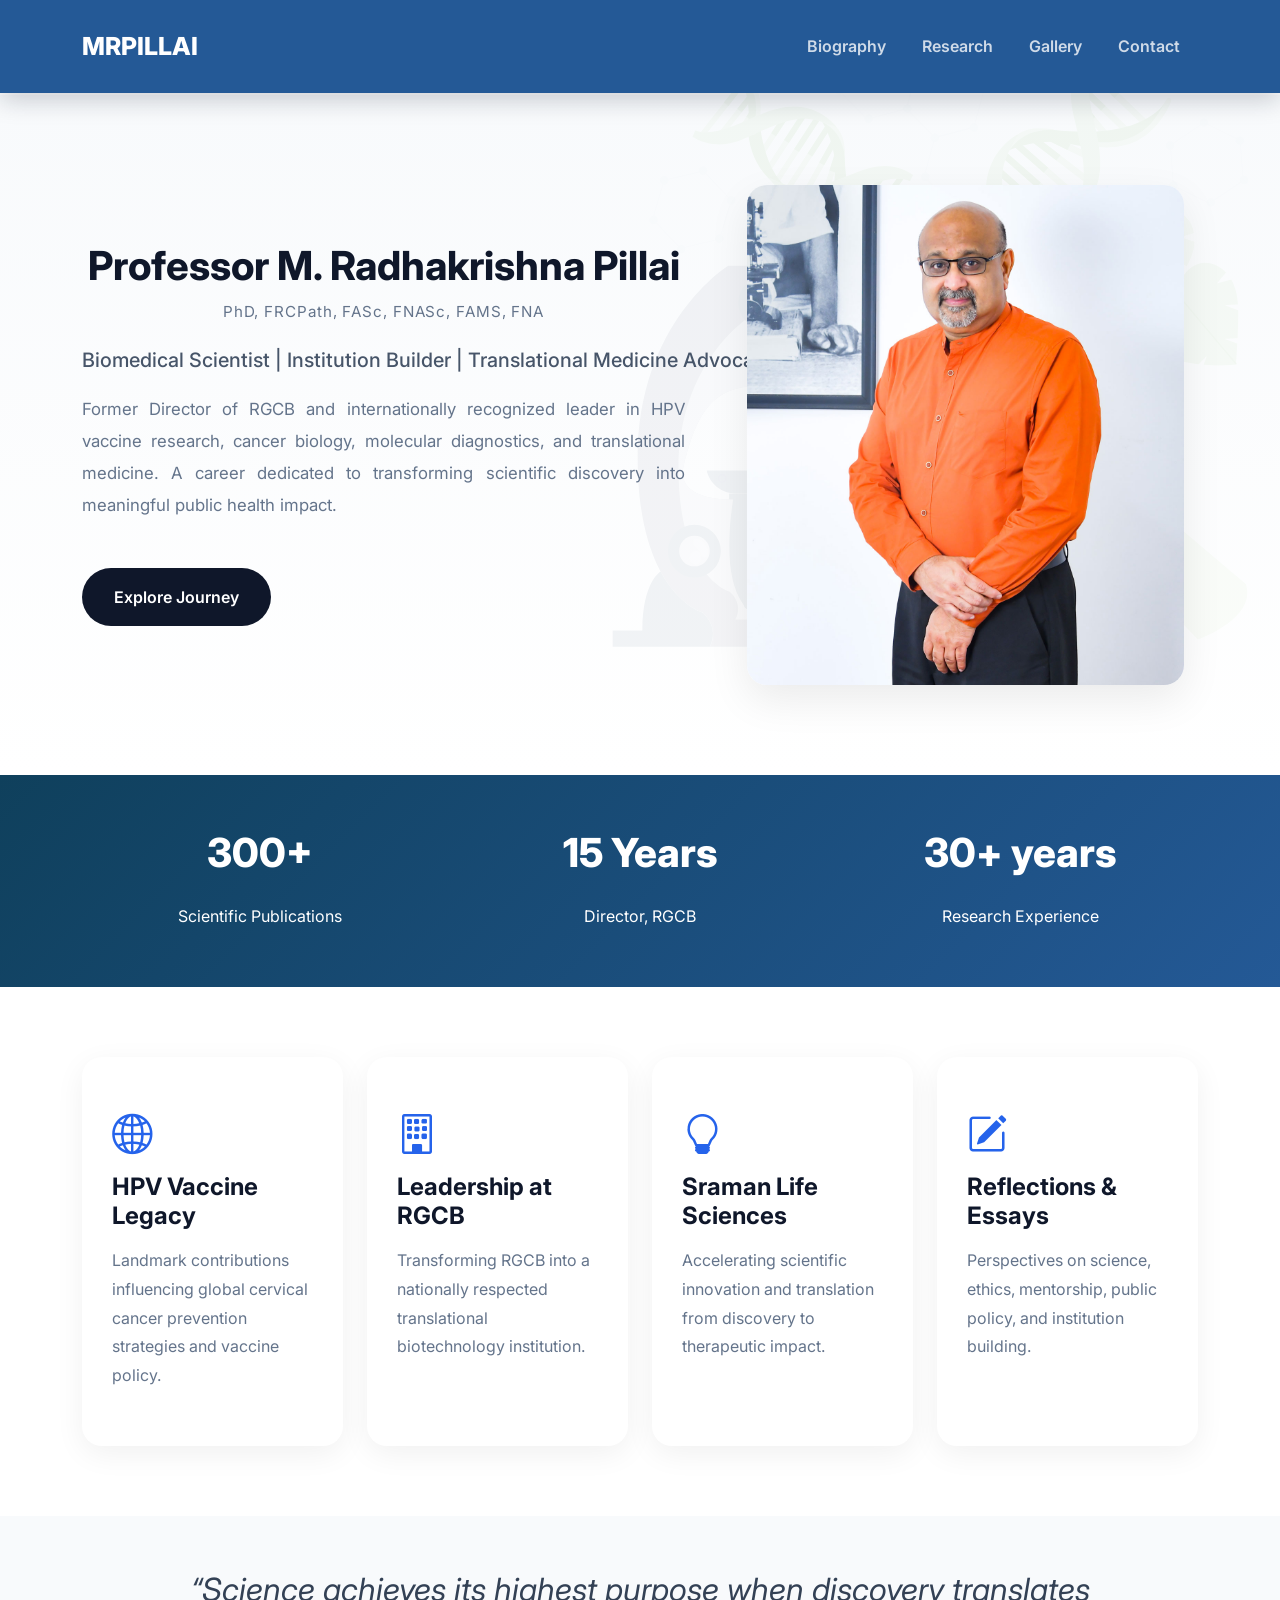
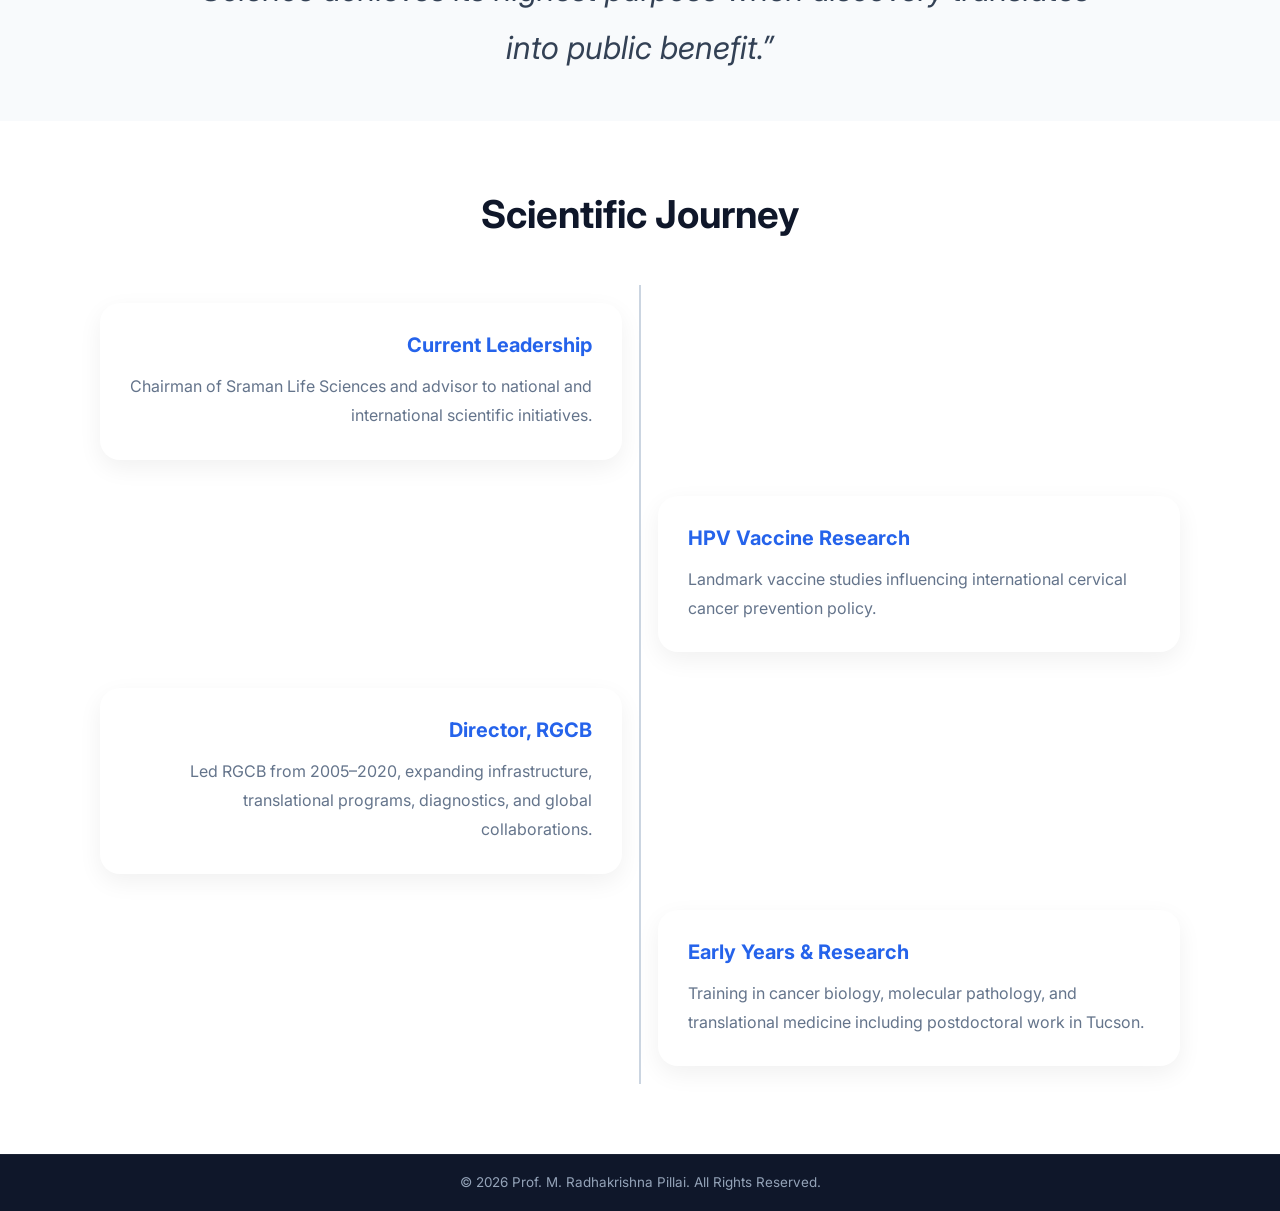
==== index.html @ a8adb806 "Initial website commit" ====
<!DOCTYPE html>
<html lang="en">

<head>
  <meta charset="UTF-8">
  <meta name="viewport" content="width=device-width, initial-scale=1.0">

  <meta name="description"
    content="Official website of Prof. M. Radhakrishna Pillai featuring biography, research publications, awards, gallery and contact information.">

  <title>Prof. M. Radhakrishna Pillai</title>

  <!-- Bootstrap -->
  <link href="https://cdn.jsdelivr.net/npm/bootstrap@5.3.2/dist/css/bootstrap.min.css" rel="stylesheet">

  <!-- Bootstrap Icons -->
  <link rel="stylesheet" href="https://cdn.jsdelivr.net/npm/bootstrap-icons@1.11.3/font/bootstrap-icons.min.css">

  <!-- Google Font -->
  <link href="https://fonts.googleapis.com/css2?family=Inter:wght@300;400;500;600;700;800&display=swap"
    rel="stylesheet">

  <!-- AOS -->
  <link href="https://unpkg.com/aos@2.3.4/dist/aos.css" rel="stylesheet">

  <link rel="stylesheet" href="css/main.css">
  <link rel="stylesheet" href="css/home.css">

</head>

<body>

  <!-- NAVBAR -->

  <div id="navbar"></div>

  <main>

    <!-- HERO -->

    <section class="hero">

      <div class="container">

        <div class="row align-items-center g-0"> <!-- LEFT -->

          <div class="col-lg-7 pe-lg-5" data-aos="fade-right">

            <h1> Professor M. Radhakrishna Pillai </h1>

            <p class="credentials"> PhD, FRCPath, FASc, FNASc, FAMS, FNA </p>

            <p class="lead"> Biomedical Scientist | Institution Builder | Translational Medicine Advocate </p>

            <p class="hero-description"> Former Director of RGCB and internationally recognized leader in HPV vaccine
              research, cancer biology, molecular diagnostics, and translational medicine. A career dedicated to
              transforming scientific discovery into meaningful public health impact. </p>
            <a href="biography.html" class="hero-btn"> Explore Journey </a>

          </div> <!-- RIGHT -->

          <div class="col-lg-5 text-center mt-5 mt-lg-0" data-aos="fade-left">
            <img src="assets/images/mrp.jpg" class="img-fluid hero-image" style="max-height:500px;">
          </div>

        </div>

      </div>

    </section>

    <!-- STATS -->

    <section class="impact-strip text-center">

      <div class="container">

        <div class="row">

          <div class="col-md-4">

            <div class="impact-number">
              300+
            </div>

            <p>
              Scientific Publications
            </p>

          </div>

          <div class="col-md-4">

            <div class="impact-number">
              15 Years
            </div>

            <p>
              Director, RGCB
            </p>

          </div>

          <div class="col-md-4">

            <div class="impact-number">
              30+ years
            </div>

            <p>
              Research Experience
            </p>

          </div>

        </div>

      </div>

    </section>

    <!-- HIGHLIGHTS -->

    <section>

      <div class="container">

        <div class="row g-4">

          <div class="col-md-6 col-lg-3">

            <a href="research.html">

              <div class="highlight-card" data-aos="fade-up">

                <i class="bi bi-globe2"></i>

                <h4>
                  HPV Vaccine Legacy
                </h4>

                <p>
                  Landmark contributions influencing global cervical cancer prevention strategies and vaccine policy.
                </p>

              </div>

            </a>

          </div>

          <div class="col-md-6 col-lg-3">

            <a href="leadership.html">

              <div class="highlight-card" data-aos="fade-up" data-aos-delay="100">

                <i class="bi bi-building"></i>

                <h4>
                  Leadership at RGCB
                </h4>

                <p>
                  Transforming RGCB into a nationally respected translational biotechnology institution.
                </p>

              </div>

            </a>

          </div>

          <div class="col-md-6 col-lg-3">

            <a href="sramanLifeSciences.html">

              <div class="highlight-card" data-aos="fade-up" data-aos-delay="200">

                <i class="bi bi-lightbulb"></i>

                <h4>
                  Sraman Life Sciences
                </h4>

                <p>
                  Accelerating scientific innovation and translation from discovery to therapeutic impact.
                </p>

              </div>

            </a>

          </div>

          <div class="col-md-6 col-lg-3">

            <a href="essays.html">

              <div class="highlight-card" data-aos="fade-up" data-aos-delay="300">

                <i class="bi bi-pencil-square"></i>

                <h4>
                  Reflections & Essays
                </h4>

                <p>
                  Perspectives on science, ethics, mentorship, public policy, and institution building.
                </p>

              </div>

            </a>

          </div>

        </div>

      </div>

    </section>

    <!-- QUOTE -->

    <section class="quote-section">

      <div class="container">

        <div class="quote" data-aos="zoom-in">
          “Science achieves its highest purpose when discovery translates into public benefit.”
        </div>

      </div>

    </section>

    <!-- TIMELINE -->

    <section>

      <div class="container">

        <div class="text-center mb-5">

          <h2 class="section-title" data-aos="fade-up">
            Scientific Journey
          </h2>

        </div>

        <div class="timeline">

          <div class="timeline-item" data-aos="fade-left">

            <div class="timeline-content">

              <h5>
                Current Leadership
              </h5>

              <p>
                Chairman of Sraman Life Sciences and advisor to national and international scientific initiatives.
              </p>

            </div>

          </div>

          <div class="timeline-item" data-aos="fade-right">

            <div class="timeline-content">

              <h5>
                HPV Vaccine Research
              </h5>

              <p>
                Landmark vaccine studies influencing international cervical cancer prevention policy.
              </p>

            </div>

          </div>

          <div class="timeline-item" data-aos="fade-left">

            <div class="timeline-content">

              <h5>
                Director, RGCB
              </h5>

              <p>
                Led RGCB from 2005–2020, expanding infrastructure,
                translational programs, diagnostics, and global collaborations.
              </p>

            </div>

          </div>

          <div class="timeline-item" data-aos="fade-right">

            <div class="timeline-content">

              <h5>
                Early Years & Research
              </h5>

              <p>
                Training in cancer biology, molecular pathology,
                and translational medicine including postdoctoral work in Tucson.
              </p>

            </div>

          </div>

        </div>

      </div>

    </section>

  </main>

  <!-- FOOTER -->

  <div id="footer"></div>

  <!-- Bootstrap -->

  <script src="https://cdn.jsdelivr.net/npm/bootstrap@5.3.2/dist/js/bootstrap.bundle.min.js"></script>

  <!-- AOS -->

  <script src="https://unpkg.com/aos@2.3.4/dist/aos.js"></script>

  <script>
    AOS.init({
      duration: 1000,
      once: true
    });
  </script>
  <script src="js/main.js"></script>
</body>

</html>
---- css/main.css ----
body {
    font-family: 'Inter', sans-serif;
    background: #eef2f7;
    color: #1d2a44;
    line-height: 1.9;
}

/* NAVBAR */

.navbar {
    position: fixed;
    top: 0;
    left: 0;
    width: 100%;

    z-index: 9999;

    background: #245996;

    padding: 18px 0;

    box-shadow: 0 6px 24px rgba(15, 23, 42, 0.22);

    backdrop-filter: blur(10px);
}

.navbar-brand {
    font-size: 1.55rem;
    font-weight: 800;
    color: #ffffff !important;
}

.nav-link {
    color: rgba(255, 255, 255, 0.78) !important;
    font-weight: 600;
    padding: 10px 18px !important;
    border-radius: 14px;
    transition: 0.3s;
}

.nav-link:hover {
    color: #ffffff !important;
    background: rgba(255, 255, 255, 0.08);
}

.nav-link.active {
    color: #ffffff !important;
    font-weight: 700;
    position: relative;
}

.nav-link.active::after {
    content: '';
    position: absolute;
    left: 18px;
    right: 18px;
    bottom: 4px;
    height: 2px;
    background: #60a5fa;
    border-radius: 20px;
}

/* PREVENT CONTENT HIDING BEHIND FIXED NAVBAR */

main {
    flex: 1;
    padding-top: 95px;
}

/* PAGE LAYOUT */

html,
body {
    height: 100%;
}

body {
    display: flex;
    flex-direction: column;
    min-height: 100vh;
    font-family: 'Inter', sans-serif;
    background: #eef2f7;
    color: #1d2a44;
    line-height: 1.9;
}

/* CONTENT AREA */

main {
    flex: 1;
}

/* FOOTER */

.site-footer {
    background: #0f172a;
    color: #cbd5e1;
    text-align: center;

    padding: 15px;

    margin-top: auto;

    border-top: 1px solid rgba(255, 255, 255, 0.05);
}

.footer-name {
    font-size: 1.05rem;
    font-weight: 700;
    color: #ffffff;
    margin-bottom: 8px;
}

.footer-text {
    font-size: 0.94rem;
    color: #94a3b8;
    margin-bottom: 10px;
}

.footer-copy {
    font-size: 0.84rem;
    color: #94a3b8;
    margin-bottom: 0;
}
---- css/home.css ----
/* INDEX PAGE */

html {
    scroll-behavior: smooth;
}

body {
    font-family: 'Inter', sans-serif;
    color: #222;
    background: #fff;
    overflow-x: hidden;
}

a {
    text-decoration: none;
}

body::before {

    content: "";

    position: fixed;
    inset: 0;

    background-image: url('../assets/images/pattern.svg');

    background-repeat: no-repeat;
    background-position: right top;

    background-size: 700px;

    opacity: 0.055;

    pointer-events: none;

    z-index: 0;
}

/* HERO */

.hero {
    background: linear-gradient(to bottom, #f8fafc, #ffffff);
    padding: 90px 20px 90px;
}

.hero h1 {
    font-size: 40px;
    font-weight: 750;
    line-height: 1.1;
    color: #0f172a;
    text-align: center;
}

.credentials {
    color: #64748b;
    letter-spacing: 0.9px;
    font-size: 0.95rem;
    margin-top: 10px;
    margin-bottom: 15px;
    text-align: center;
    text-decoration: solid;
}

.lead {
    font-size: 1.24rem;
    color: #475569;
    margin-bottom: 15px;
    white-space: nowrap;
    font-weight: 500;
    text-align: justify;
}

.hero-description {
    color: #64748b;
    line-height: 1.9;
    font-size: 1.05rem;
    max-width: 680px;
    text-align: justify;
}

.hero-btn {
    display: inline-block;
    margin-top: 30px;
    padding: 14px 32px;
    border-radius: 50px;
    background: #0f172a;
    color: #fff;
    font-weight: 600;
    transition: 0.3s;
}

.hero-btn:hover {
    background: #2563eb;
    color: #fff;
    transform: translateY(-3px);
}

.hero-image {
    border-radius: 20px;
    box-shadow: 0 15px 40px rgba(0, 0, 0, 0.08);
}

/* STATS */

.impact-strip {
    background: linear-gradient(135deg, #0f405c, #245996);
    color: white;
    padding: 40px 20px;
}

.impact-number {
    font-size: 2.5rem;
    font-weight: 800;
    margin-bottom: 10px;
}

/* SECTIONS */

section {
    padding: 70px 0;
}

.section-title {
    font-size: 2.4rem;
    font-weight: 700;
    margin-bottom: 20px;
    color: #0f172a;
}

.section-subtitle {
    color: #64748b;
    max-width: 760px;
    margin: auto;
    line-height: 1.8;
}

/* CARDS */

.highlight-card {
    border: none;
    border-radius: 20px;
    padding: 40px 30px;
    transition: 0.4s;
    background: #ffffff;
    box-shadow: 0 8px 30px rgba(0, 0, 0, 0.06);
    height: 100%;
}

.highlight-card:hover {
    transform: translateY(-8px);
    box-shadow: 0 18px 40px rgba(0, 0, 0, 0.08);
}

.highlight-card i {
    font-size: 2.5rem;
    color: #2563eb;
    margin-bottom: 20px;
}

.highlight-card h4 {
    font-weight: 700;
    margin-bottom: 15px;
    color: #0f172a;
}

.highlight-card p {
    color: #64748b;
    line-height: 1.8;
}

/* QUOTE */

.quote-section {
    background: #f8fafc;
    padding: 45px 0;
}

.quote {
    font-size: 2rem;
    line-height: 1.8;
    color: #334155;
    font-style: italic;
    max-width: 900px;
    margin: auto;
    text-align: center;
}

/* TIMELINE */

.timeline {
    position: relative;
    margin-top: 45px;
}

.timeline::before {
    content: '';
    position: absolute;
    left: 50%;
    top: 0;
    width: 2px;
    height: 100%;
    background: #cbd5e1;
    transform: translateX(-50%);
}

.timeline-item {
    position: relative;
    width: 50%;
    padding: 18px;
}

.timeline-item:nth-child(odd) {
    left: 0;
    text-align: right;
}

.timeline-item:nth-child(even) {
    left: 50%;
}

.timeline-content {
    background: #ffffff;
    padding: 30px;
    border-radius: 20px;
    box-shadow: 0 8px 25px rgba(0, 0, 0, 0.06);
}

.timeline-content h5 {
    color: #2563eb;
    margin-bottom: 15px;
    font-weight: 700;
}

.timeline-content p {
    color: #64748b;
    line-height: 1.8;
    margin-bottom: 0;
}

/* FOOTER */

footer {
    background: #f8fafc;
    padding: 40px 0;
    text-align: center;
    color: #64748b;
}

/* MOBILE */

@media(max-width:991px) {

    .hero {
        text-align: center;
    }

    .hero h1 {
        font-size: 42px;
    }

    .lead {
        font-size: 1.18rem;
        white-space: nowrap;
    }

    .timeline::before {
        left: 20px;
    }

    .timeline-item {
        width: 100%;
        padding-left: 60px;
        padding-right: 10px;
    }

    .timeline-item:nth-child(odd),
    .timeline-item:nth-child(even) {
        left: 0;
        text-align: left;
    }

}
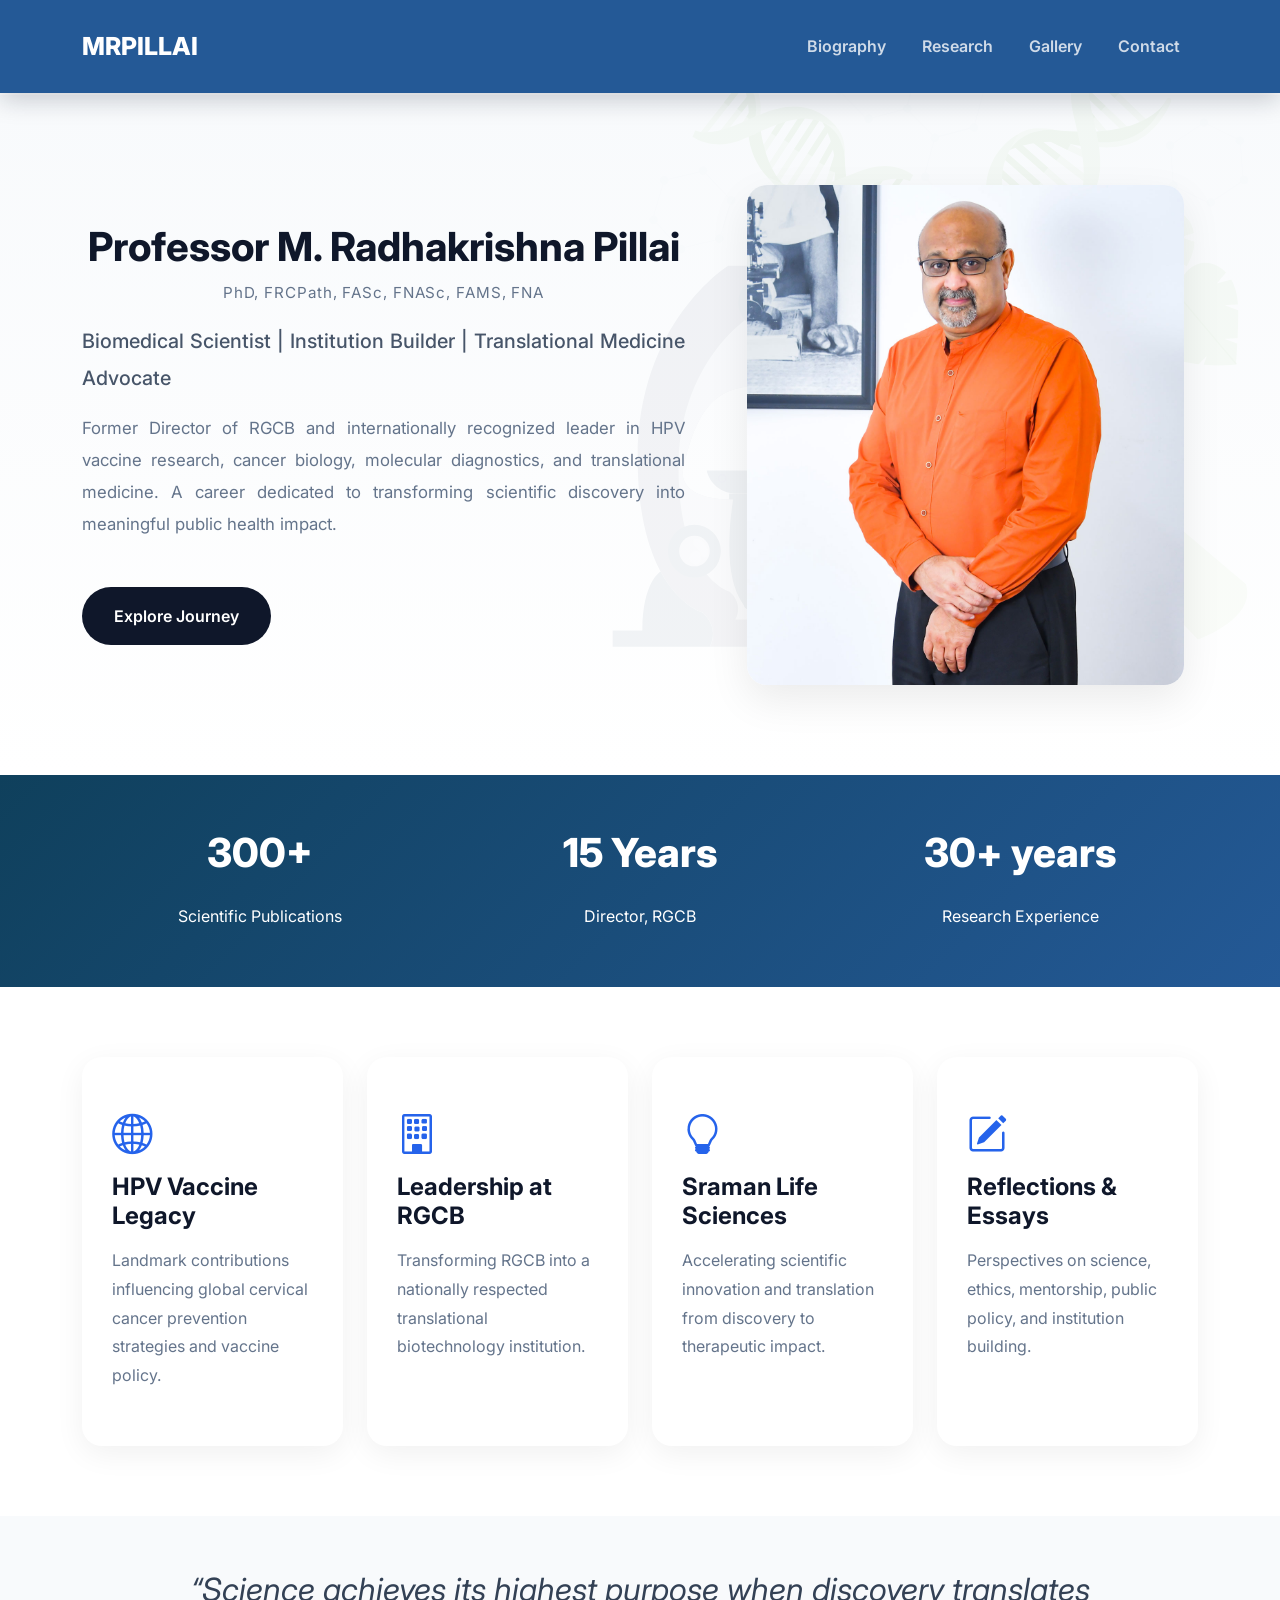
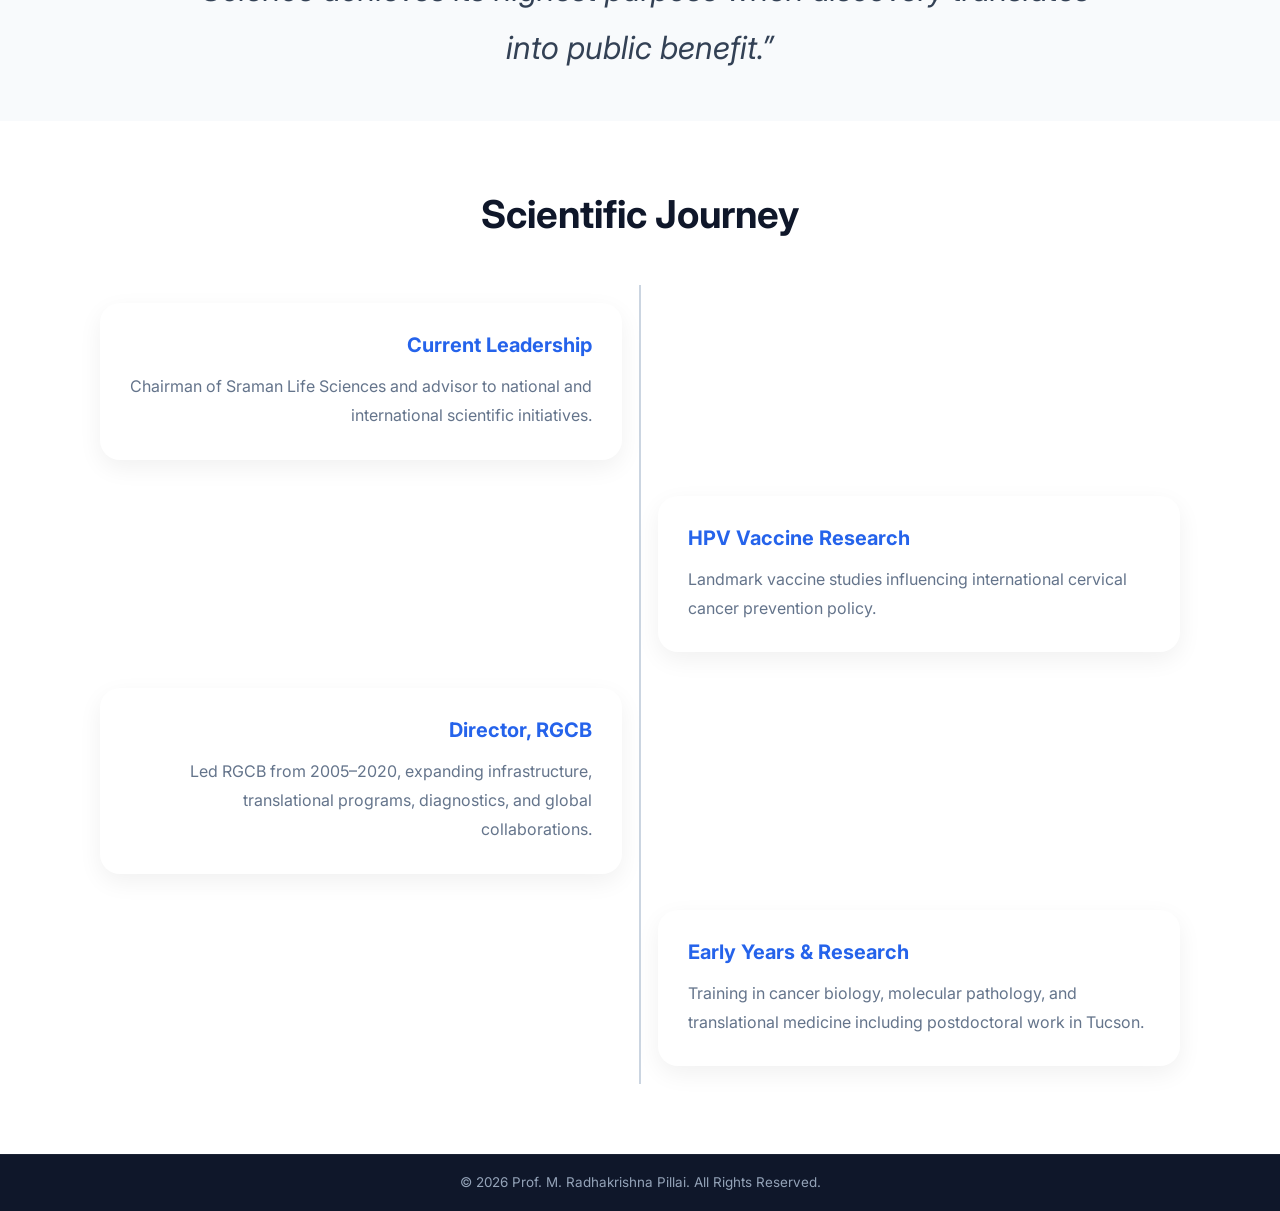
==== commit 2ff9c52c: "Responsiveness fix" ====
--- a/index.html
+++ b/index.html
@@ -44,7 +44,7 @@
 
         <div class="row align-items-center g-0"> <!-- LEFT -->
 
-          <div class="col-lg-7 pe-lg-5" data-aos="fade-right">
+          <div class="col-lg-7 pe-lg-5 hero-right order-2 order-lg-1">
 
             <h1> Professor M. Radhakrishna Pillai </h1>
 
@@ -59,8 +59,8 @@
 
           </div> <!-- RIGHT -->
 
-          <div class="col-lg-5 text-center mt-5 mt-lg-0" data-aos="fade-left">
-            <img src="assets/images/mrp.jpg" class="img-fluid hero-image" style="max-height:500px;">
+          <div class="col-lg-5 text-center mt-5 mt-lg-0 hero-left order-1 order-lg-2">
+            <img src="assets/images/mrp.jpg" class="img-fluid hero-image">
           </div>
 
         </div>
@@ -251,7 +251,7 @@
 
         <div class="timeline">
 
-          <div class="timeline-item" data-aos="fade-left">
+          <div class="timeline-item timeline-left">
 
             <div class="timeline-content">
 
@@ -267,7 +267,7 @@
 
           </div>
 
-          <div class="timeline-item" data-aos="fade-right">
+          <div class="timeline-item timeline-right">
 
             <div class="timeline-content">
 
@@ -283,7 +283,7 @@
 
           </div>
 
-          <div class="timeline-item" data-aos="fade-left">
+          <div class="timeline-item timeline-left">
 
             <div class="timeline-content">
 
@@ -300,7 +300,7 @@
 
           </div>
 
-          <div class="timeline-item" data-aos="fade-right">
+          <div class="timeline-item timeline-right">
 
             <div class="timeline-content">
 
@@ -338,10 +338,28 @@
   <script src="https://unpkg.com/aos@2.3.4/dist/aos.js"></script>
 
   <script>
+
+    if (window.innerWidth > 991) {
+
+      document.querySelectorAll('.hero-left,.timeline-left')
+        .forEach(el => el.setAttribute('data-aos', 'fade-right'));
+
+      document.querySelectorAll('.hero-right,.timeline-right')
+        .forEach(el => el.setAttribute('data-aos', 'fade-left'));
+
+    } else {
+
+      document.querySelectorAll(
+        '.hero-left,.hero-right,.timeline-left,.timeline-right'
+      ).forEach(el => el.setAttribute('data-aos', 'fade-up'));
+
+    }
+
     AOS.init({
       duration: 1000,
       once: true
     });
+
   </script>
   <script src="js/main.js"></script>
 </body>
--- a/css/home.css
+++ b/css/home.css
@@ -65,7 +65,7 @@
     font-size: 1.24rem;
     color: #475569;
     margin-bottom: 15px;
-    white-space: nowrap;
+    white-space: normal;
     font-weight: 500;
     text-align: justify;
 }
@@ -100,6 +100,12 @@
     box-shadow: 0 15px 40px rgba(0, 0, 0, 0.08);
 }
 
+.hero-image {
+    max-width: 100%;
+    height: auto;
+    max-height: 500px;
+}
+
 /* STATS */
 
 .impact-strip {
@@ -252,15 +258,17 @@
 
     .hero {
         text-align: center;
+        padding-top: 0px;
     }
 
     .hero h1 {
-        font-size: 42px;
+        font-size: 32px;
+        padding-top: 15px;
     }
 
     .lead {
-        font-size: 1.18rem;
-        white-space: nowrap;
+        font-size: 1rem;
+        text-align: center;
     }
 
     .timeline::before {
@@ -283,3 +291,5 @@
 
 
 
+
+
